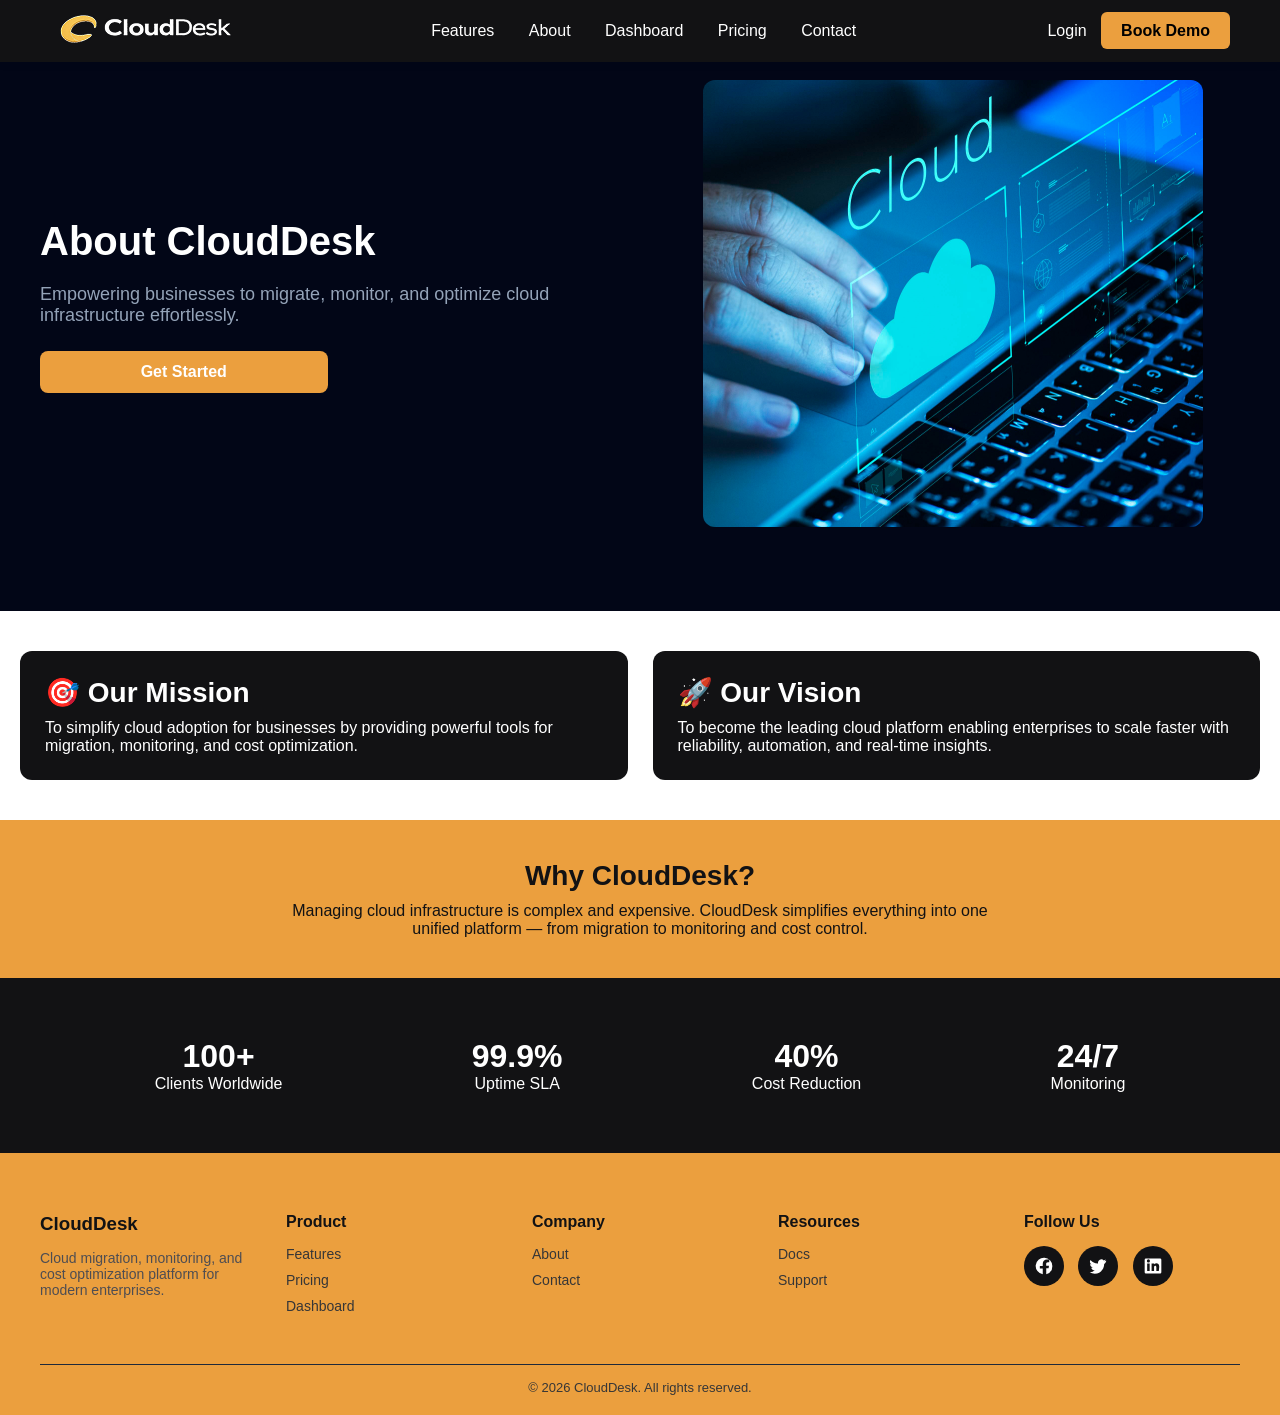
==== about.html @ 33be29dc "first commit" ====
<!DOCTYPE html>
<html lang="en">

<head>
  <meta charset="UTF-8">
  <meta name="viewport" content="width=device-width, initial-scale=1.0">
  <title>CloudDesk</title>
  <link rel="stylesheet" href="assets/css/style.css">
  <link rel="stylesheet" href="assets/css/about.css">
  <link rel="stylesheet" href="assets/css/auth.css">
</head>

<body>

  <!-- Navbar -->
  <header class="navbar">
    <div class="logo">
      <a href="/"><img src="assets/images/logo.png" alt=""></a>
    </div>
    <nav>
      <a href="/#features">Features</a>
      <a href="#">About</a>
      <a href="/#dashboard">Dashboard</a>
      <a href="pricing.html">Pricing</a>
      <a href="contact.html">Contact</a>
    </nav>
    <div class="nav-btns">
      <a href="login.html" class="login">Login</a>
      <a href="javascript:void(0)" class="demo" onclick="openModal()">Book Demo</a>
    </div>
  </header>
  <!-- Hero -->
  <section class="about-hero">
    <div class="about-hero-container">
      <!-- Text -->
      <div class="about-hero-text">
        <h1>About CloudDesk</h1>
        <p>Empowering businesses to migrate, monitor, and optimize cloud infrastructure effortlessly.</p>
        <button class="btn" style="width: 50%;">Get Started</button>
      </div>

      <!-- Image -->
      <div class="about-hero-image">
        <img src="assets/images/about.jpg" alt="Cloud Dashboard UI Mockup">
      </div>
    </div>
  </section>

  <!-- Mission -->
  <section class="about-block">
    <div class="about-grid">

      <div class="about-card">
        <h3>🎯 Our Mission</h3>
        <p>
          To simplify cloud adoption for businesses by providing powerful tools
          for migration, monitoring, and cost optimization.
        </p>
      </div>

      <div class="about-card">
        <h3>🚀 Our Vision</h3>
        <p>
          To become the leading cloud platform enabling enterprises to scale
          faster with reliability, automation, and real-time insights.
        </p>
      </div>

    </div>
  </section>
  <!-- about -->
  <section class="about-block dark">
    <div class="about-content">
      <h2>Why CloudDesk?</h2>
      <p>
        Managing cloud infrastructure is complex and expensive. CloudDesk simplifies
        everything into one unified platform — from migration to monitoring and cost control.
      </p>
    </div>
  </section>

  <!-- Stats -->
  <section class="about-stats">
    <div class="stat">
      <h2>100+</h2>
      <p>Clients Worldwide</p>
    </div>

    <div class="stat">
      <h2>99.9%</h2>
      <p>Uptime SLA</p>
    </div>

    <div class="stat">
      <h2>40%</h2>
      <p>Cost Reduction</p>
    </div>

    <div class="stat">
      <h2>24/7</h2>
      <p>Monitoring</p>
    </div>
  </section>

  <!-- Footer -->
  <footer class="footer">

    <div class="footer-container">

      <!-- Brand -->
      <div class="footer-col">
        <h3>CloudDesk</h3>
        <p>Cloud migration, monitoring, and cost optimization platform for modern enterprises.</p>
      </div>

      <!-- Product -->
      <div class="footer-col">
        <h4>Product</h4>
        <a href="/#features">Features</a>
        <a href="pricing.html">Pricing</a>
        <a href="/#dashboard">Dashboard</a>
      </div>

      <!-- Company -->
      <div class="footer-col">
        <h4>Company</h4>
        <a href="about.html">About</a>
        <a href="contact.html">Contact</a>
      </div>

      <!-- Resources -->
      <div class="footer-col">
        <h4>Resources</h4>
        <a href="#">Docs</a>
        <a href="contact.html">Support</a>
      </div>

      <!-- Social -->
      <div class="footer-col">
        <h4>Follow Us</h4>
        <div class="socials">
          <a href="#">
            <svg width="20" height="20" viewBox="0 0 24 24">
              <path fill="currentColor" d="M22 12a10 10 0 1 0-11.5 9.9v-7H7v-3h3.5V9.5c0-3.4 2-5.3 5-5.3
                    1.4 0 2.8.2 2.8.2v3h-1.6c-1.6 0-2.1 1-2.1 2v2.4H18l-.5 3h-2.8v7A10 10 0 0 0 22 12" />
            </svg>
          </a>

          <!-- Twitter -->
          <a href="#">
            <svg width="20" height="20" viewBox="0 0 24 24">
              <path fill="currentColor" d="M22 5.8c-.7.3-1.5.6-2.3.7.8-.5 1.4-1.3 1.7-2.2-.8.5-1.6.8-2.5 1
                    a4 4 0 0 0-6.8 3.6A11.3 11.3 0 0 1 3 4.9a4 4 0 0 0 1.2 5.3c-.6 0-1.2-.2-1.7-.5
                    0 2 1.4 3.8 3.4 4.2-.4.1-.8.2-1.2.2-.3 0-.6 0-.9-.1.6 1.8 2.3 3.2 4.3 3.2
                    A8 8 0 0 1 2 19.5a11.3 11.3 0 0 0 6.1 1.8c7.3 0 11.3-6.1 11.3-11.3v-.5
                    c.8-.5 1.4-1.2 1.9-2" />
            </svg>
          </a>

          <!-- LinkedIn -->
          <a href="#">
            <svg width="20" height="20" viewBox="0 0 24 24">
              <path fill="currentColor" d="M20.5 3h-17A1.5 1.5 0 0 0 2 4.5v15A1.5 1.5 0 0 0 3.5 21h17
                    a1.5 1.5 0 0 0 1.5-1.5v-15A1.5 1.5 0 0 0 20.5 3zM8 18H5V9h3zm-1.5-10.3
                    A1.7 1.7 0 1 1 6.5 4a1.7 1.7 0 0 1 0 3.7zM19 18h-3v-4.5c0-1.1-.4-1.8-1.3-1.8
                    -.7 0-1.1.5-1.3 1-.1.2-.1.5-.1.8V18h-3V9h3v1.2c.4-.6 1.1-1.5 2.7-1.5
                    2 0 3.5 1.3 3.5 4.1z" />
            </svg>
          </a>
        </div>
      </div>

    </div>

    <!-- Bottom -->
    <div class="footer-bottom">
      <p>© 2026 CloudDesk. All rights reserved.</p>
    </div>

  </footer>
  <div class="modal" id="demoModal">

    <div class="modal-content" id="modalBox">

      <span class="close" onclick="closeModal()">&times;</span>

      <h2>Request a Demo</h2>

      <form id="demoForm">

        <input type="text" id="name" placeholder="Full Name" required>
        <input type="email" id="email" placeholder="Email Address" required>
        <input type="text" placeholder="Farm Size / Location">

        <p class="error" id="formError"></p>

        <button type="submit">Submit Request</button>

      </form>

    </div>

  </div>
  <script>
    const modal = document.getElementById("demoModal");
    const form = document.getElementById("demoForm");
    const error = document.getElementById("formError");
    const box = document.getElementById("modalBox");

    function openModal() {
      document.getElementById("demoModal").style.display = "flex";
    }

    function closeModal() {
      document.getElementById("demoModal").style.display = "none";
    }

    /* close outside */
    window.onclick = function (e) {
      const modal = document.getElementById("demoModal");
      if (e.target === modal) {
        modal.style.display = "none";
      }
    }

    /* FORM VALIDATION */
    form.addEventListener("submit", function (e) {
      e.preventDefault();

      const name = document.getElementById("name").value;
      const email = document.getElementById("email").value;

      if (name === "" || email === "") {
        error.innerText = "Please fill all required fields";

        box.classList.add("shake");
        setTimeout(() => box.classList.remove("shake"), 300);
      } else {
        error.classList.add("success");
        error.innerText = "✅ Request submitted successfully!";

        form.reset();
      }
    });
  </script>
</body>

</html>
---- assets/css/style.css ----
* {
    margin: 0;
    padding: 0;
    box-sizing: border-box;
    font-family: sans-serif;
    text-decoration: none;
}

body {
    /* background: #0f172a; */
    color: #fff;
}

/* Navbar */
.navbar {
    position: fixed;
    display: flex;
    justify-content: space-between;
    top: 0;
    align-items: center;
    padding: 5px 50px;
    width: 100%;
    z-index: 1000;
    background: #121214;
    backdrop-filter: blur(10px);
    box-shadow: 0 2px 10px rgba(0, 0, 0, 0.05);

}

nav a {
    margin: 0 15px;
    text-decoration: none;
    color: #ffffff;
    font-size: 16px;
}

.demo {
    background: #EB9F3E;
    color: #000000;
    border: none;
    padding: 10px 20px;
    border-radius: 6px;
    font-size: 16px;
    font-weight: 600
}

.login {
    border: none;
    background: none;
    margin-right: 10px;
    font-size: 16px;
    color: #ffffff;
}

/* Buttons */
.btn {
    background: #EB9F3E;
    border: none;
    padding: 10px 20px;
    color: white;
    cursor: pointer;
    border-radius: 6px;
}

.btn-outline {
    background: transparent;
    border: 1px solid #EB9F3E;
    padding: 10px 20px;
    color: white;
    cursor: pointer;
    border-radius: 6px;
}

/* Hero */
.hero {
    display: flex;
    align-items: center;
    justify-content: space-between;
    padding: 80px 60px;
    background: linear-gradient(to right, #121214, #4E4D52);
    gap: 40px;
    flex-wrap: wrap;
}

/* Left Content */
.hero-content {
    max-width: 500px;
}

.hero h1 {
    font-size: 42px;
    margin-bottom: 20px;
}

.hero p {
    color: #94a3b8;
    margin-bottom: 25px;
}

.hero-buttons {
    margin-bottom: 20px;
    display: flex;
    width: 50%;
    justify-content: space-between;
}

.hero-points {
    /* list-style: none; */
    color: #ffffff;
    margin-bottom: 20px;
    margin-left: 20px;
}

.hero-points li {
    margin-bottom: 8px;
}

.hero-points li::marker {
    color: #EB9F3E;
}

.hero-visual {
    position: relative;
}

/* Main dashboard */
.main-dashboard {
    width: 520px;
    border-radius: 15px;
    box-shadow: 0 25px 60px rgba(0, 0, 0, 0.6);
}


/* Responsive */
@media(max-width: 900px) {
    .hero {
        flex-direction: column;
        text-align: center;
    }

    .main-dashboard {
        width: 100%;
    }

    .floating-card {
        display: none;
    }
}

/* trusted */
.trusted {
    text-align: center;
    padding: 40px 20px;
}

.trusted h2 {
    margin-bottom: 40px;
    font-size: 24px;
    color: #121214;
}

/* Logo container */
.logos {
    display: flex;
    justify-content: center;
    flex-wrap: wrap;
    gap: 30px;
}

/* Dummy logos */
.logo-item {
    padding: 15px 30px;
    background: #4E4D52;
    border-radius: 8px;
    font-weight: bold;
    color: #ffffff;
    opacity: 0.6;
    transition: 0.3s;
    cursor: pointer;
    display: flex;
    align-items: center;
    justify-content: center;
}

/* Hover effect */
.logo-item:hover {
    color: white;
    transform: scale(1.05);
    opacity: 1;
}

/* Features */
.features {
    padding: 40px 20px;
    text-align: center;
    background: #121214;
}

.features h2 {
    font-size: 30px;
    margin-bottom: 50px;
}

/* Grid */
.features-grid {
    display: grid;
    grid-template-columns: repeat(auto-fit, minmax(250px, 1fr));
    gap: 25px;
}

/* Card */
.feature-card {
    background: #363637;
    padding: 30px 20px;
    border-radius: 15px;
    text-align: left;
    position: relative;
    overflow: hidden;
    transition: 0.4s;
    border: 1px solid transparent;
}

/* Glow effect */
.feature-card::before {
    content: "";
    position: absolute;
    inset: 0;
    border-radius: 15px;
    padding: 1px;
    background: linear-gradient(120deg, #EB9F3E, transparent);
    -webkit-mask:
        linear-gradient(#000 0 0) content-box,
        linear-gradient(#000 0 0);
    -webkit-mask-composite: xor;
    mask-composite: exclude;
}

/* Hover */
.feature-card:hover {
    transform: translateY(-10px);
    border-color: #EB9F3E;
}

/* Icon */
.icon {
    font-size: 28px;
    margin-bottom: 15px;
}

/* Text */
.feature-card h3 {
    margin-bottom: 10px;
}

.feature-card p {
    color: #b9b9b9;
    font-size: 14px;
}

/* Steps */
.steps {
    padding: 40px 20px;
    text-align: center;
}

.steps h2 {
    margin-bottom: 60px;
    color: #121214;
}

/* Container */
.steps-container {
    display: flex;
    justify-content: space-between;
    align-items: center;
    position: relative;
    flex-wrap: wrap;
}

/* Connecting line */
.steps-container::before {
    content: "";
    position: absolute;
    top: 30px;
    left: 10%;
    width: 80%;
    height: 2px;
    background: linear-gradient(to right, #121214, #4E4D52);
    z-index: 0;
}

/* Step */
.step {
    width: 30%;
    text-align: center;
    position: relative;
    z-index: 1;
}

/* Circle */
.step-circle {
    width: 60px;
    height: 60px;
    background: #EB9F3E;
    color: #000000;
    border-radius: 50%;
    display: flex;
    align-items: center;
    justify-content: center;
    margin: 0 auto 15px;
    font-weight: bold;
    font-size: 18px;
    box-shadow: 0 10px 25px rgba(0, 0, 0, 0.4);
}

/* Text */
.step h3 {
    margin-bottom: 10px;
    color: #121214;
}

.step p {
    color: #1a1a1a;
}

/* Hover effect */
.step:hover .step-circle {
    transform: scale(1.1);
    transition: 0.3s;
}

/* Mobile */
@media(max-width: 900px) {
    .steps-container {
        flex-direction: column;
        gap: 40px;
    }

    .steps-container::before {
        display: none;
    }

    .step {
        width: 100%;
    }
}

/* dashboard */
.screens {
    padding: 40px 20px;
    text-align: center;
    background: #121214;
}

.screens h2 {
    margin-bottom: 50px;
}

/* Grid */
.screens-grid {
    display: grid;
    grid-template-columns: repeat(auto-fit, minmax(340px, 1fr));
    gap: 25px;
}

/* Card */
.screen-card {
    background: #EB9F3E;
    border-radius: 12px;
    overflow: hidden;
    cursor: pointer;
    transition: 0.3s;
}

/* Image */
.screen-card img {
    width: 100%;
    display: block;
    height: 254px;
}

/* Text */
.screen-card p {
    padding: 15px;
    font-size: 14px;
    color: #000000;
}

/* Hover */
.screen-card:hover {
    transform: translateY(-8px);
    box-shadow: 0 15px 40px rgba(0, 0, 0, 0.5);
}



/* Stats */
.benefits {
    padding: 40px 20px;
    text-align: center;
}

.benefits h2 {
    margin-bottom: 50px;
    color: #121214;
}

/* Grid */
.benefits-grid {
    display: grid;
    grid-template-columns: repeat(auto-fit, minmax(250px, 1fr));
    gap: 25px;
}

/* Card */
.benefit-card {
    background: #1e293b;
    padding: 30px 20px;
    border-radius: 15px;
    transition: 0.3s;
    position: relative;
    overflow: hidden;
}

/* Icon */
.benefit-icon {
    font-size: 30px;
    margin-bottom: 15px;
}

/* Text */
.benefit-card h3 {
    margin-bottom: 10px;
}

.benefit-card p {
    color: #e5e5e5;
    font-size: 14px;
}

/* Hover */
.benefit-card:hover {
    transform: translateY(-10px);
    box-shadow: 0 20px 50px rgba(0, 0, 0, 0.6);
}

/* Glow effect */
.benefit-card::after {
    content: "";
    position: absolute;
    width: 200px;
    height: 200px;
    background: #EB9F3E;
    filter: blur(100px);
    top: -50px;
    right: -50px;
    opacity: 0.2;
}

/* testimonials */
.testimonials {
    padding: 40px 20px;
    text-align: center;
    background: #121214;
}

.testimonials h2 {
    margin-bottom: 50px;
}

/* Grid */
.testimonials-grid {
    display: grid;
    grid-template-columns: repeat(auto-fit, minmax(250px, 1fr));
    gap: 25px;
}

/* Card */
.testimonial-card {
    background: #eba03e86;
    padding: 25px;
    border-radius: 12px;
    text-align: left;
    transition: 0.3s;
    position: relative;
}

/* Quote */
.testimonial-card p {
    font-style: italic;
    margin-bottom: 15px;
    color: #ffffff;
}

/* Name */
.testimonial-card h4 {
    margin-bottom: 5px;
}

/* Role */
.testimonial-card span {
    font-size: 13px;
    color: #d7d6d6;
}

/* Hover */
.testimonial-card:hover {
    transform: translateY(-8px);
    box-shadow: 0 15px 40px rgba(0, 0, 0, 0.5);
}

/* Quote icon */
.testimonial-card::before {
    content: "“";
    font-size: 50px;
    position: absolute;
    top: 10px;
    right: 15px;
    color: #EB9F3E;
    opacity: 0.2;
}

/* CTA */
.cta {
    padding: 50px 20px;
    text-align: center;
    position: relative;
    overflow: hidden;
}

/* Gradient glow background */
.cta::before {
    content: "";
    position: absolute;
    width: 400px;
    height: 400px;
    background: #121214;
    filter: blur(150px);
    top: -100px;
    left: 50%;
    transform: translateX(-50%);
    opacity: 0.4;
}

/* Content */
.cta-content {
    position: relative;
    z-index: 1;
}

.cta h2 {
    font-size: 36px;
    margin-bottom: 15px;
    color: #121214;
}

.cta p {
    color: #1f1f1f;
    margin-bottom: 30px;
}

/* Button upgrade */
.cta .btn {
    font-size: 16px;
    padding: 14px 30px;
    border-radius: 8px;
    transition: 0.3s;
    color: #121214;
}

/* Hover */
.cta .btn:hover {
    transform: scale(1.05);
    box-shadow: 0 10px 30px rgba(32, 32, 32, 0.6);
}
.footer {
    background: #EB9F3E;
    padding: 60px 40px 20px;
    color: #000000;
}

/* Layout */
.footer-container {
    display: grid;
    grid-template-columns: repeat(auto-fit, minmax(180px, 1fr));
    gap: 30px;
    margin-bottom: 40px;
}

/* Columns */
.footer-col h3,
.footer-col h4 {
    margin-bottom: 15px;
    color: #121214;
}

.footer-col p {
    font-size: 14px;
    color: #4E4D52;
}

/* Links */
.footer-col a {
    display: block;
    margin-bottom: 10px;
    text-decoration: none;
    color: #363637;
    font-size: 14px;
    transition: 0.3s;
}

.footer-col a:hover {
    color: #ffffff;
}

/* Social icons */
.socials a {
    display: inline-flex;
    align-items: center;
    justify-content: center;
    width: 40px;
    height: 40px;
    border-radius: 50%;
    background: #121214;
    color: #ffffff;
    margin-right: 10px;
    transition: 0.3s;
}

/* Hover effects */
.socials a:hover {
    color: white;
    transform: translateY(-3px);
}

/* Brand colors on hover */
.socials a:nth-child(1):hover {
    background: #1877f2; /* Facebook */
}

.socials a:nth-child(2):hover {
    background: #1da1f2; /* Twitter */
}

.socials a:nth-child(3):hover {
    background: #0077b5; /* LinkedIn */
}

/* Bottom */
.footer-bottom {
    text-align: center;
    border-top: 1px solid #1e293b;
    padding-top: 15px;
    font-size: 13px;
    color: #363637;
}


/* pricing page */
.pricing-section {
    text-align: center;
    padding: 50px 20px;
    margin-top: 50px;
}
.pricing-section h1 {
   color: #121214;
   margin-bottom: 10px;
}
.pricing-section p {
  color: #363637;
}

/* Toggle */
.pricing-toggle {
    margin: 30px 0;
    display: flex;
    justify-content: center;
    align-items: center;
    gap: 10px;
}
.pricing-toggle .slider{
   left: 0;
}
.pricing-toggle span{
    color: #121214;
}

/* Switch */
.switch {
    position: relative;
    display: inline-block;
    width: 50px;
    height: 25px;
}

.switch input {
    display: none;
}

.slider {
    position: absolute;
    background: #1e293b;
    border-radius: 20px;
    width: 100%;
    height: 100%;
    cursor: pointer;
}

.slider::before {
    content: "";
    position: absolute;
    width: 20px;
    height: 20px;
    background: #EB9F3E;
    border-radius: 50%;
    top: 2.5px;
    left: 3px;
    transition: 0.3s;
}

input:checked + .slider::before {
    transform: translateX(24px);
}

/* Grid */
.pricing-grid {
    display: grid;
    grid-template-columns: repeat(auto-fit, minmax(280px, 1fr));
    gap: 30px;
}

/* Card */
.pricing-card {
    background: #121214;
    backdrop-filter: blur(10px);
    padding: 30px;
    border-radius: 15px;
    transition: 0.4s;
    border: 1px solid rgba(255,255,255,0.1);
}
.pricing-card p{
    color: #ffffff;
}

/* Hover */
.pricing-card:hover {
    transform: translateY(-12px) scale(1.02);
    box-shadow: 0 25px 60px rgba(0,0,0,0.6);
}

/* Popular */
.popular {
    border: 2px solid #EB9F3E;
    transform: scale(1.05);
}

/* Badge */
.badge {
    position: absolute;
    top: -12px;
    right: 20px;
    background: #EB9F3E;
    padding: 5px 10px;
    font-size: 12px;
    border-radius: 6px;
}

/* Price */
.price {
    font-size: 32px;
    margin: 15px 0;
}

/* List */
.pricing-card ul {
    list-style: none;
    margin: 20px 0;
    text-align: left;
}

.pricing-card li {
    margin-bottom: 10px;
    color: #cbd5f5;
}

/* contact */
.contact-container {
    display: flex;
    flex-wrap: wrap;
    padding: 50px;
    gap: 30px;
    align-items: center;
    
}

.contact-image {
    flex: 1;
}

.contact-image img {
    width: 100%;
    height: 350px;
    object-fit: cover;
    border-radius: 12px;
}

.contact-form {
    flex: 1;
}

.contact-form h2 {
    margin-bottom: 20px;
}

.contact-form form {
    display: flex;
    flex-direction: column;
    gap: 15px;
}

.contact-form input,
.contact-form textarea {
    padding: 12px;
    border: 1px solid #ddd;
    border-radius: 6px;
}

.contact-form button {
    padding: 12px;
    background: #EB9F3E;
    color: #121214;;
    border: none;
    border-radius: 6px;
    cursor: pointer;
}

/* INFO CARDS */
.contact-info {
    display: flex;
    justify-content: center;
    gap: 20px;
    padding: 40px;
    flex-wrap: wrap;
    background: #ededed;
}

.info-card {
    background: #EB9F3E;
    padding: 20px;
    
    text-align: center;
    border-radius: 10px;
    box-shadow: 0 5px 15px rgba(0, 0, 0, 0.05);
    width: 300px;
    color: #ffff;
}

.info-card img {
    width: 24px;
    margin-bottom: 10px;
    filter: invert(1);
}

.info-card h3 {
    margin-bottom: 10px;
}

/* MAP */
.map {
    line-height: 0;
}
.map iframe {
    width: 100%;
    height: 300px;
    border: none;
}

.error {
    color: #ff4d4d;
    font-size: 14px !important;
    min-height: 20px;
}
.success {
    color: #22c55e;
    font-weight: bold;
}
---- assets/css/about.css ----
/* About Hero */
.about-hero {
    padding: 80px 20px;
    background: #020617;
    color: #fff;
}

.about-hero-container {
    display: flex;
    align-items: center;
    justify-content: space-between;
    gap: 50px;
    max-width: 1200px;
    margin: auto;
    flex-wrap: wrap;
}

.about-hero-text {
    flex: 1;
    min-width: 300px;
}

.about-hero-text h1 {
    font-size: 40px;
    margin-bottom: 20px;
}

.about-hero-text p {
    color: #94a3b8;
    margin-bottom: 25px;
    font-size: 18px;
}

.about-hero-text .btn {
    padding: 12px 30px;
    font-size: 16px;
    border-radius: 8px;
}

/* Image */
.about-hero-image {
    flex: 1;
    min-width: 300px;
    text-align: center;
}

.about-hero-image img {
    width: 100%;
    max-width: 500px;
    border-radius: 12px;
}

/* Mobile */
@media (max-width: 900px) {
    .about-hero-container {
        flex-direction: column;
    }
}

/* Sections */
/* Common section */
.about-block {
    padding: 40px 20px;
}

.about-block.dark {
    background: #EB9F3E;
}

/* Grid */
.about-grid {
    display: grid;
    grid-template-columns: repeat(auto-fit, minmax(250px, 1fr));
    gap: 25px;
}

/* Cards */
.about-card {
    background: #121214;
    padding: 25px;
    border-radius: 12px;
    transition: 0.3s;
}
.about-card h3 {
    margin-bottom: 10px;
    font-size: 28px;
}

.about-card:hover {
    transform: translateY(-8px);
}

/* Content */
.about-content {
    max-width: 700px;
    margin: auto;
    text-align: center;
    color: #121214;
}
.about-content h2{
   margin-bottom: 10px;
   font-size: 28px;
}

/* Stats */
.about-stats {
    display: flex;
    justify-content: space-around;
    padding: 60px;
    background: #121214;
    text-align: center;
    flex-wrap: wrap;
}

.stat h2 {
    font-size: 32px;
}

/* Team */
.team {
    padding: 80px 60px;
    text-align: center;
}

.team-grid {
    display: flex;
    gap: 20px;
    justify-content: center;
    flex-wrap: wrap;
}

.team-card {
    background: #1e293b;
    padding: 20px;
    border-radius: 12px;
    width: 200px;
    transition: 0.3s;
}

.team-card:hover {
    transform: translateY(-10px);
}

.team-card img {
    width: 100%;
    border-radius: 50%;
    margin-bottom: 10px;
}
---- assets/css/auth.css ----
/* .login page css */
.login-container {
    width: 100%;
    display: flex;
    justify-content: center;
    background: url(../images/login.jpg) no-repeat center center/cover;
    height: 100vh;
}

/* CARD */
.login-card {
    background: rgba(255, 255, 255, 0.1);
    backdrop-filter: blur(15px);
    padding: 40px;
    border-radius: 16px;
    width: 400px;
    text-align: center;
    color: white;
    animation: fadeIn 0.6s ease;
    margin: 30px;
}

.login-card p {
    font-size: 24px;
}

/* INPUT */
.input-box {
    position: relative;
    margin: 20px 0;
    margin-bottom: 30px;
}


.input-box input {
    width: 100%;
    padding: 12px;
    border: none;
    border-radius: 6px;
    outline: none;
}

.input-box label {
    position: absolute;
    left: 12px;
    top: 12px;
    color: #555;
    transition: 0.3s;
    pointer-events: none;
}

/* FLOAT LABEL */
.input-box input:focus+label,
.input-box input:valid+label {
    top: -18px;
    font-size: 12px;
    color: #ffffff;
}

/* BUTTON */
button {
    width: 100%;
    padding: 12px;
    background: #EB9F3E;
    border: none;
    border-radius: 6px;
    color: white;
    font-weight: bold;
    cursor: pointer;
}

button:hover {
    background: #EB9F3E;
}

/* ERROR */
.error {
    color: #ff4d4d;
    font-size: 14px !important;
    min-height: 20px;
}

/* ANIMATION */
@keyframes fadeIn {
    from {
        opacity: 0;
        transform: translateY(20px);
    }

    to {
        opacity: 1;
        transform: translateY(0);
    }
}

/* SHAKE */
.shake {
    animation: shake 0.3s;
}

@keyframes shake {
    0% {
        transform: translateX(0);
    }

    25% {
        transform: translateX(-5px);
    }

    50% {
        transform: translateX(5px);
    }

    75% {
        transform: translateX(-5px);
    }

    100% {
        transform: translateX(0);
    }
}

.signup-text {
    margin-top: 15px;
    font-size: 14px;
    color: #ddd;
}

.signup-text a {
    color: #EB9F3E;
    text-decoration: none;
    font-weight: 600;
}

.signup-text a:hover {
    text-decoration: underline;
}

/* popup css */
/* BUTTON */
.demo-btn {
    padding: 12px 22px;
    background: #EB9F3E;
    color: #000000;
    border: none;
    border-radius: 8px;
    cursor: pointer;
    font-weight: 600;
}

/* BACKDROP */
.modal {
    display: none;
    position: fixed;
    top: 0;
    left: 0;
    width: 100%;
    height: 100%;
    background: rgba(0, 0, 0, 0.7);
    justify-content: center;
    align-items: center;
    z-index: 1000;
}

/* MODAL */
.modal-content {
    background: #ffffff;
    /* backdrop-filter: blur(15px); */
    padding: 30px;
    border-radius: 16px;
    width: 500px;
    color: #000000;
    text-align: center;
    animation: fadeIn 0.4s ease;
    position: relative;
}

/* CLOSE */
.close {
    position: absolute;
    top: 12px;
    right: 15px;
    font-size: 20px;
    cursor: pointer;
}

/* FORM */
.modal-content form {
    display: flex;
    flex-direction: column;
    gap: 12px;
    margin-top: 15px;
}

.modal-content input {
    padding: 12px;
    border: 1px solid #000000;
    border-radius: 6px;
    outline: none;
}

.modal-content button {
    padding: 12px;
    background: #EB9F3E;
    border: none;
    border-radius: 6px;
    color: white;
    cursor: pointer;
}

/* ERROR */
.error {
    color: #ff4d4d;
    font-size: 13px !important;
    min-height: 18px;
}

/* SUCCESS */
.success {
    color: #EB9F3E;
    font-weight: bold;
}

/* ANIMATION */
@keyframes fadeIn {
    from {
        opacity: 0;
        transform: scale(0.9);
    }

    to {
        opacity: 1;
        transform: scale(1);
    }
}

/* SHAKE */
.shake {
    animation: shake 0.3s;
}

@keyframes shake {
    0% {
        transform: translateX(0);
    }

    25% {
        transform: translateX(-6px);
    }

    50% {
        transform: translateX(6px);
    }

    75% {
        transform: translateX(-6px);
    }

    100% {
        transform: translateX(0);
    }
}


/* CARD */
.signup-container{
    width: 100%;
    display: flex;
    justify-content: center;
    background: url(../images/login.jpg) no-repeat center center/cover;
    height: 100vh;
}
.signup-card {
    background: rgba(255, 255, 255, 0.1);
    backdrop-filter: blur(15px);
    padding: 20px 40px;
    border-radius: 16px;
    width: 320px;
    color: white;
    text-align: center;
    margin: 30px;
    animation: fadeIn 0.6s ease;
}
.signup-card p{
   font-size: 24px;
   margin-top: 0;
}

/* INPUT */
.input-box {
    position: relative;
    margin: 18px 0;
    margin-top: 25px;
}

.input-box input {
    width: 100%;
    padding: 12px;
    border: none;
    border-radius: 6px;
    outline: none;
}

.input-box label {
    position: absolute;
    left: 12px;
    top: 12px;
    color: #555;
    transition: 0.3s;
    pointer-events: none;
}

/* FLOAT LABEL */
.input-box input:focus+label,
.input-box input:valid+label {
    top: -18px;
    font-size: 12px;
    color: #ffffff;
}

/* TOGGLE */
.toggle {
    position: absolute;
    right: 10px;
    top: 10px;
    cursor: pointer;
}

/* BUTTON */
button {
    width: 100%;
    padding: 12px;
    background: #EB9F3E;
    border: none;
    border-radius: 6px;
    color: white;
    font-weight: bold;
    cursor: pointer;
}

button:hover {
    background: #EB9F3E;
}

/* ERROR */
.error {
    color: #ff4d4d;
    font-size: 14px !important;
    min-height: 20px;
    margin-top: 10px !important;
}

/* LINK */
.login-text {
    margin-top: 15px;
    margin-top: 5px !important;
    font-size: 14px !important;
}

.login-text a {
    color: #EB9F3E;
    text-decoration: none;
    font-size: 14px;
}

/* ANIMATION */
@keyframes fadeIn {
    from {
        opacity: 0;
        transform: translateY(20px);
    }

    to {
        opacity: 1;
        transform: translateY(0);
    }
}

/* SHAKE */
.shake {
    animation: shake 0.3s;
}

@keyframes shake {
    0% {
        transform: translateX(0);
    }

    25% {
        transform: translateX(-5px);
    }

    50% {
        transform: translateX(5px);
    }

    75% {
        transform: translateX(-5px);
    }

    100% {
        transform: translateX(0);
    }
}
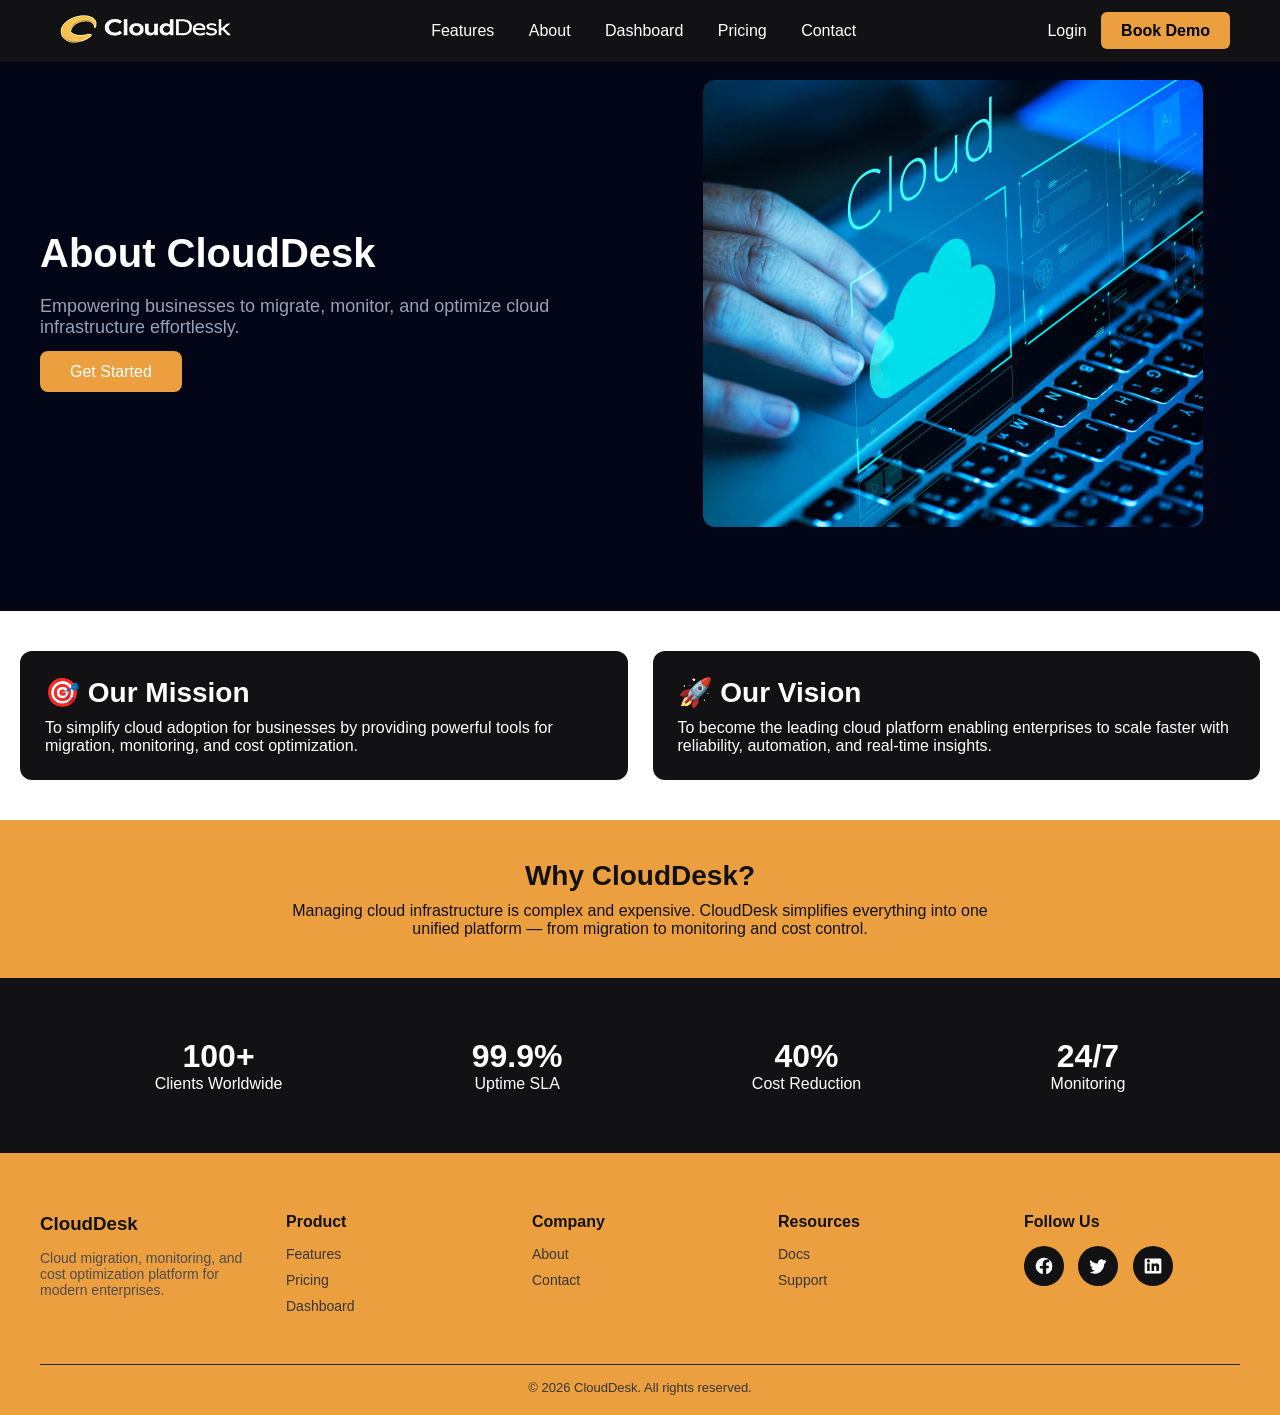
==== commit e327f278: "minor changes" ====
--- a/about.html
+++ b/about.html
@@ -3,7 +3,6 @@
 
 <head>
   <meta charset="UTF-8">
-  <meta name="viewport" content="width=device-width, initial-scale=1.0">
   <title>CloudDesk</title>
   <link rel="stylesheet" href="assets/css/style.css">
   <link rel="stylesheet" href="assets/css/about.css">
@@ -36,7 +35,7 @@
       <div class="about-hero-text">
         <h1>About CloudDesk</h1>
         <p>Empowering businesses to migrate, monitor, and optimize cloud infrastructure effortlessly.</p>
-        <button class="btn" style="width: 50%;">Get Started</button>
+        <a href="login.html" class="btn" style="width: 50%;">Get Started</a>
       </div>
 
       <!-- Image -->
@@ -192,7 +191,7 @@
         <input type="email" id="email" placeholder="Email Address" required>
         <input type="text" placeholder="Farm Size / Location">
 
-        <p class="error" id="formError"></p>
+        <p class="" id="formError"></p>
 
         <button type="submit">Submit Request</button>
 
--- a/assets/css/style.css
+++ b/assets/css/style.css
@@ -60,6 +60,7 @@
     color: white;
     cursor: pointer;
     border-radius: 6px;
+    white-space: nowrap;
 }
 
 .btn-outline {
@@ -69,6 +70,32 @@
     color: white;
     cursor: pointer;
     border-radius: 6px;
+    white-space: nowrap;
+}
+
+@media (max-width: 768px) {
+
+    .navbar {
+        padding: 10px 20px;
+        flex-direction: column;
+        align-items: flex-start;
+    }
+
+    nav {
+        margin-top: 10px;
+        display: flex;
+        flex-wrap: wrap;
+    }
+
+    nav a {
+        margin: 5px 10px 5px 0;
+        font-size: 14px;
+    }
+
+    .nav-btns {
+        margin-top: 10px;
+    }
+
 }
 
 /* Hero */
@@ -76,15 +103,15 @@
     display: flex;
     align-items: center;
     justify-content: space-between;
-    padding: 80px 60px;
+    padding: 50px;
     background: linear-gradient(to right, #121214, #4E4D52);
-    gap: 40px;
-    flex-wrap: wrap;
+    margin-top: 50px;
+    gap: 30px;
 }
 
 /* Left Content */
 .hero-content {
-    max-width: 500px;
+    max-width: 50%;
 }
 
 .hero h1 {
@@ -121,29 +148,24 @@
 
 .hero-visual {
     position: relative;
+    width: 50%;
 }
 
 /* Main dashboard */
 .main-dashboard {
-    width: 520px;
+    width: 100%;
     border-radius: 15px;
     box-shadow: 0 25px 60px rgba(0, 0, 0, 0.6);
 }
 
 
 /* Responsive */
-@media(max-width: 900px) {
-    .hero {
-        flex-direction: column;
-        text-align: center;
-    }
-
-    .main-dashboard {
+@media (max-width: 767px) {
+    .hero-buttons {
+        margin-bottom: 20px;
+        display: flex;
         width: 100%;
-    }
-
-    .floating-card {
-        display: none;
+        justify-content: space-between;
     }
 }
 
@@ -174,7 +196,7 @@
     border-radius: 8px;
     font-weight: bold;
     color: #ffffff;
-    opacity: 0.6;
+    /* opacity: 0.6; */
     transition: 0.3s;
     cursor: pointer;
     display: flex;
@@ -573,6 +595,7 @@
     transform: scale(1.05);
     box-shadow: 0 10px 30px rgba(32, 32, 32, 0.6);
 }
+
 .footer {
     background: #EB9F3E;
     padding: 60px 40px 20px;
@@ -635,15 +658,18 @@
 
 /* Brand colors on hover */
 .socials a:nth-child(1):hover {
-    background: #1877f2; /* Facebook */
+    background: #1877f2;
+    /* Facebook */
 }
 
 .socials a:nth-child(2):hover {
-    background: #1da1f2; /* Twitter */
+    background: #1da1f2;
+    /* Twitter */
 }
 
 .socials a:nth-child(3):hover {
-    background: #0077b5; /* LinkedIn */
+    background: #0077b5;
+    /* LinkedIn */
 }
 
 /* Bottom */
@@ -662,12 +688,14 @@
     padding: 50px 20px;
     margin-top: 50px;
 }
+
 .pricing-section h1 {
-   color: #121214;
-   margin-bottom: 10px;
-}
+    color: #121214;
+    margin-bottom: 10px;
+}
+
 .pricing-section p {
-  color: #363637;
+    color: #363637;
 }
 
 /* Toggle */
@@ -678,10 +706,12 @@
     align-items: center;
     gap: 10px;
 }
-.pricing-toggle .slider{
-   left: 0;
-}
-.pricing-toggle span{
+
+.pricing-toggle .slider {
+    left: 0;
+}
+
+.pricing-toggle span {
     color: #121214;
 }
 
@@ -718,7 +748,7 @@
     transition: 0.3s;
 }
 
-input:checked + .slider::before {
+input:checked+.slider::before {
     transform: translateX(24px);
 }
 
@@ -736,16 +766,17 @@
     padding: 30px;
     border-radius: 15px;
     transition: 0.4s;
-    border: 1px solid rgba(255,255,255,0.1);
-}
-.pricing-card p{
+    border: 1px solid rgba(255, 255, 255, 0.1);
+}
+
+.pricing-card p {
     color: #ffffff;
 }
 
 /* Hover */
 .pricing-card:hover {
     transform: translateY(-12px) scale(1.02);
-    box-shadow: 0 25px 60px rgba(0,0,0,0.6);
+    box-shadow: 0 25px 60px rgba(0, 0, 0, 0.6);
 }
 
 /* Popular */
@@ -790,7 +821,7 @@
     padding: 50px;
     gap: 30px;
     align-items: center;
-    
+
 }
 
 .contact-image {
@@ -828,7 +859,8 @@
 .contact-form button {
     padding: 12px;
     background: #EB9F3E;
-    color: #121214;;
+    color: #121214;
+    ;
     border: none;
     border-radius: 6px;
     cursor: pointer;
@@ -847,7 +879,7 @@
 .info-card {
     background: #EB9F3E;
     padding: 20px;
-    
+
     text-align: center;
     border-radius: 10px;
     box-shadow: 0 5px 15px rgba(0, 0, 0, 0.05);
@@ -869,6 +901,7 @@
 .map {
     line-height: 0;
 }
+
 .map iframe {
     width: 100%;
     height: 300px;
@@ -880,6 +913,7 @@
     font-size: 14px !important;
     min-height: 20px;
 }
+
 .success {
     color: #22c55e;
     font-weight: bold;
--- a/assets/css/auth.css
+++ b/assets/css/auth.css
@@ -217,7 +217,7 @@
 
 /* SUCCESS */
 .success {
-    color: #EB9F3E;
+    color: #22c55e;
     font-weight: bold;
 }
 
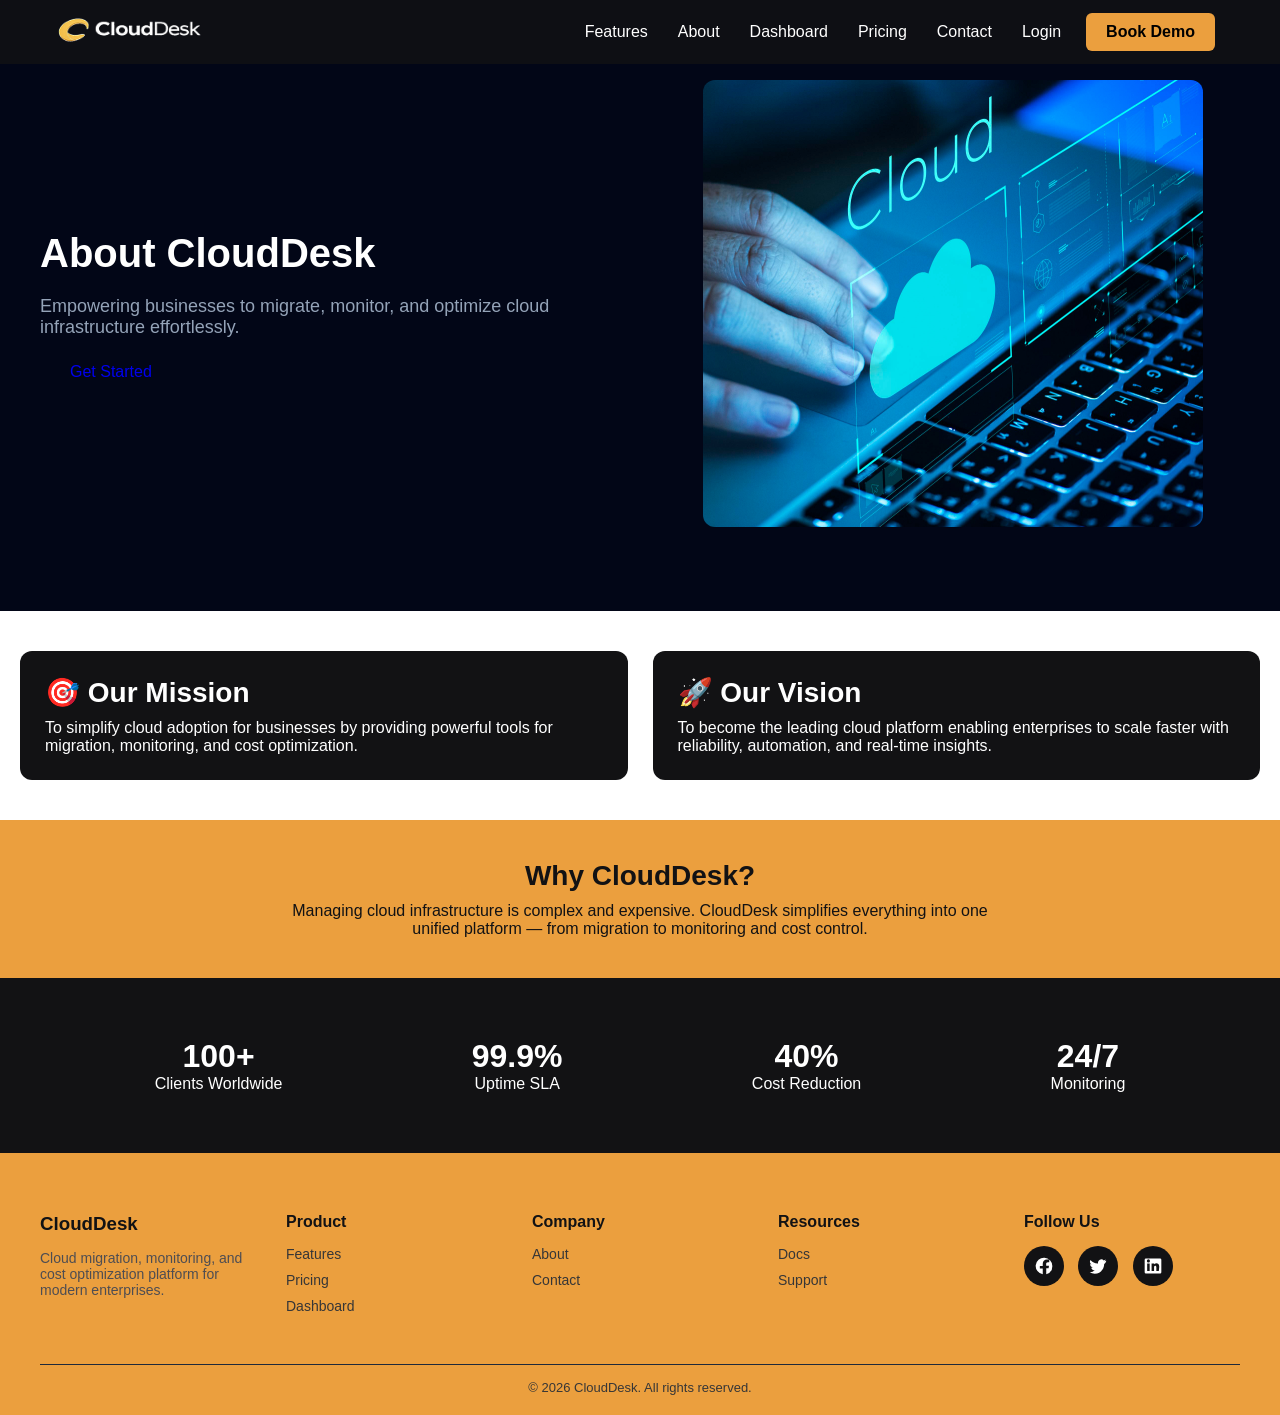
==== commit 8ce1f295: "minor changes" ====
--- a/about.html
+++ b/about.html
@@ -3,30 +3,46 @@
 
 <head>
   <meta charset="UTF-8">
+  <meta name="viewport" content="width=device-width, initial-scale=1.0">
   <title>CloudDesk</title>
+  <link rel="shortcut icon" href="assets/images/favicon.ico" type="image/x-icon">
   <link rel="stylesheet" href="assets/css/style.css">
   <link rel="stylesheet" href="assets/css/about.css">
   <link rel="stylesheet" href="assets/css/auth.css">
+  <link rel="stylesheet" href="https://cdnjs.cloudflare.com/ajax/libs/font-awesome/6.5.0/css/all.min.css">
+  <script src="https://cdnjs.cloudflare.com/ajax/libs/jquery/3.6.0/jquery.min.js"></script>
 </head>
 
 <body>
 
   <!-- Navbar -->
   <header class="navbar">
+
+    <!-- Logo -->
     <div class="logo">
-      <a href="/"><img src="assets/images/logo.png" alt=""></a>
-    </div>
-    <nav>
+      <a href="/"><img src="assets/images/logo.png" alt="logo"></a>
+    </div>
+
+    <!-- Hamburger -->
+    <div class="menu-toggle" id="menuToggle">
+      ☰
+    </div>
+
+    <!-- Nav -->
+    <nav id="navMenu">
       <a href="/#features">Features</a>
-      <a href="#">About</a>
+      <a href="about.html">About</a>
       <a href="/#dashboard">Dashboard</a>
       <a href="pricing.html">Pricing</a>
       <a href="contact.html">Contact</a>
+
+      <!-- Buttons inside nav for mobile -->
+      <div class="nav-btns">
+        <a href="login.html" class="login">Login</a>
+        <a href="javascript:void(0)" class="demo" onclick="openModal()">Book Demo</a>
+      </div>
     </nav>
-    <div class="nav-btns">
-      <a href="login.html" class="login">Login</a>
-      <a href="javascript:void(0)" class="demo" onclick="openModal()">Book Demo</a>
-    </div>
+
   </header>
   <!-- Hero -->
   <section class="about-hero">
@@ -138,7 +154,7 @@
       <div class="footer-col">
         <h4>Follow Us</h4>
         <div class="socials">
-          <a href="#">
+          <a href="contact.html">
             <svg width="20" height="20" viewBox="0 0 24 24">
               <path fill="currentColor" d="M22 12a10 10 0 1 0-11.5 9.9v-7H7v-3h3.5V9.5c0-3.4 2-5.3 5-5.3
                     1.4 0 2.8.2 2.8.2v3h-1.6c-1.6 0-2.1 1-2.1 2v2.4H18l-.5 3h-2.8v7A10 10 0 0 0 22 12" />
@@ -146,7 +162,7 @@
           </a>
 
           <!-- Twitter -->
-          <a href="#">
+          <a href="contact.html">
             <svg width="20" height="20" viewBox="0 0 24 24">
               <path fill="currentColor" d="M22 5.8c-.7.3-1.5.6-2.3.7.8-.5 1.4-1.3 1.7-2.2-.8.5-1.6.8-2.5 1
                     a4 4 0 0 0-6.8 3.6A11.3 11.3 0 0 1 3 4.9a4 4 0 0 0 1.2 5.3c-.6 0-1.2-.2-1.7-.5
@@ -157,7 +173,7 @@
           </a>
 
           <!-- LinkedIn -->
-          <a href="#">
+          <a href="contact.html">
             <svg width="20" height="20" viewBox="0 0 24 24">
               <path fill="currentColor" d="M20.5 3h-17A1.5 1.5 0 0 0 2 4.5v15A1.5 1.5 0 0 0 3.5 21h17
                     a1.5 1.5 0 0 0 1.5-1.5v-15A1.5 1.5 0 0 0 20.5 3zM8 18H5V9h3zm-1.5-10.3
@@ -189,7 +205,7 @@
 
         <input type="text" id="name" placeholder="Full Name" required>
         <input type="email" id="email" placeholder="Email Address" required>
-        <input type="text" placeholder="Farm Size / Location">
+        <input type="text" id="service" placeholder="service name" required>
 
         <p class="" id="formError"></p>
 
@@ -201,6 +217,12 @@
 
   </div>
   <script>
+     const toggle = document.getElementById("menuToggle");
+    const nav = document.getElementById("navMenu");
+
+    toggle.addEventListener("click", () => {
+      nav.classList.toggle("active");
+    });
     const modal = document.getElementById("demoModal");
     const form = document.getElementById("demoForm");
     const error = document.getElementById("formError");
--- a/assets/css/style.css
+++ b/assets/css/style.css
@@ -12,7 +12,7 @@
 }
 
 /* Navbar */
-.navbar {
+/* .navbar {
     position: fixed;
     display: flex;
     justify-content: space-between;
@@ -25,6 +25,25 @@
     backdrop-filter: blur(10px);
     box-shadow: 0 2px 10px rgba(0, 0, 0, 0.05);
 
+} */
+
+/* .navbar.header-fixed {
+    background: #EB9F3E;
+    backdrop-filter: blur(10px);
+    box-shadow: 0 2px 10px rgba(0, 0, 0, 0.05);
+} */
+/* .nav-btns{
+    flex: 0 1 25%;
+    max-width: 25%;
+ }
+.navbar .logo{
+    flex: 0 1 35%;
+    max-width: 35%;
+    text-align: center;
+ }
+.navbar nav{
+    flex: 0 1 40%;
+    max-width: 40%;
 }
 
 nav a {
@@ -50,10 +69,10 @@
     margin-right: 10px;
     font-size: 16px;
     color: #ffffff;
-}
+} */
 
 /* Buttons */
-.btn {
+/* .btn {
     background: #EB9F3E;
     border: none;
     padding: 10px 20px;
@@ -96,9 +115,128 @@
         margin-top: 10px;
     }
 
-}
+} */
 
 /* Hero */
+/* Navbar */
+.navbar {
+    position: fixed;
+    top: 0;
+    width: 100%;
+    padding: 10px 50px;
+    display: flex;
+    justify-content: space-between;
+    align-items: center;
+    background: rgba(18, 18, 20, 0.8);
+    backdrop-filter: blur(10px);
+    z-index: 1000;
+}
+
+/* Logo */
+.logo img {
+    height: 40px;
+}
+
+/* Nav */
+nav {
+    display: flex;
+    align-items: center;
+}
+
+/* Links */
+nav a {
+    margin: 0 15px;
+    color: white;
+    text-decoration: none;
+}
+
+/* Buttons */
+.nav-btns {
+    display: flex;
+    align-items: center;
+}
+
+.login {
+    margin-right: 10px;
+}
+
+/* .demo {
+    background: #EB9F3E;
+    color: #000;
+    padding: 8px 15px;
+    border-radius: 6px;
+} */
+
+/* Hamburger */
+.menu-toggle {
+    display: none;
+    font-size: 24px;
+    cursor: pointer;
+    color: white;
+}
+
+.demo {
+    background: #EB9F3E;
+    color: #000;
+    padding: 10px 20px;
+    border-radius: 6px;
+    font-weight: 600;
+    animation: glowBlink 1.5s infinite;
+}
+
+@keyframes glowBlink {
+    0% {
+        box-shadow: 0 0 5px rgba(235,159,62,0.5);
+    }
+    50% {
+        box-shadow: 0 0 25px rgba(235,159,62,1);
+    }
+    100% {
+        box-shadow: 0 0 5px rgba(235,159,62,0.5);
+    }
+}
+
+@media (max-width: 768px) {
+
+    .menu-toggle {
+        display: block;
+    }
+
+    nav {
+        position: absolute;
+        top: 70px;
+        left: 0;
+        width: 100%;
+        background: #121214;
+        flex-direction: column;
+        align-items: flex-start;
+        padding: 20px;
+        display: none;
+    }
+
+    nav.active {
+        display: flex;
+    }
+
+    nav a {
+        margin: 10px 0;
+        font-size: 16px;
+    }
+
+    .nav-btns {
+        margin-top: 15px;
+        flex-direction: column;
+        width: 100%;
+    }
+
+    .demo,
+    .login {
+        width: 100%;
+        text-align: center;
+        margin: 5px 0;
+    }
+}
+
 .hero {
     display: flex;
     align-items: center;
@@ -107,6 +245,7 @@
     background: linear-gradient(to right, #121214, #4E4D52);
     margin-top: 50px;
     gap: 30px;
+    flex-wrap: wrap;
 }
 
 /* Left Content */
@@ -126,9 +265,25 @@
 
 .hero-buttons {
     margin-bottom: 20px;
-    display: flex;
+    display: inline-block;
+    /* display: flex;
     width: 50%;
-    justify-content: space-between;
+    justify-content: space-between; */
+}
+.hero-buttons a{
+    border: 1px solid #EB9F3E;
+    padding: 10px 25px;
+    color: #ffffff;
+    background: #EB9F3E;
+    border-radius: 10px;
+    /* width: 100%; */
+    margin: 0 10px;
+    display: inline-block;
+    margin-top: 20px;
+}
+.hero-buttons .btn-outline{
+    border: 1px solid #EB9F3E;
+    background: none;
 }
 
 .hero-points {
@@ -160,12 +315,23 @@
 
 
 /* Responsive */
-@media (max-width: 767px) {
+@media (max-width: 768px) {
+    .hero-content{
+        flex: 0 1 100%;
+        max-width: 100%;
+    }
+    .hero-visual{
+        flex: 0 1 100%;
+        max-width: 100%;
+    }
     .hero-buttons {
         margin-bottom: 20px;
         display: flex;
         width: 100%;
         justify-content: space-between;
+    }
+    .hero-buttons a{
+        white-space: nowrap;
     }
 }
 
@@ -202,6 +368,12 @@
     display: flex;
     align-items: center;
     justify-content: center;
+}
+@media (max-width: 768px){
+    .logo-item{
+        flex: 0 1 50%;
+        max-width: 50%;
+    }
 }
 
 /* Hover effect */
